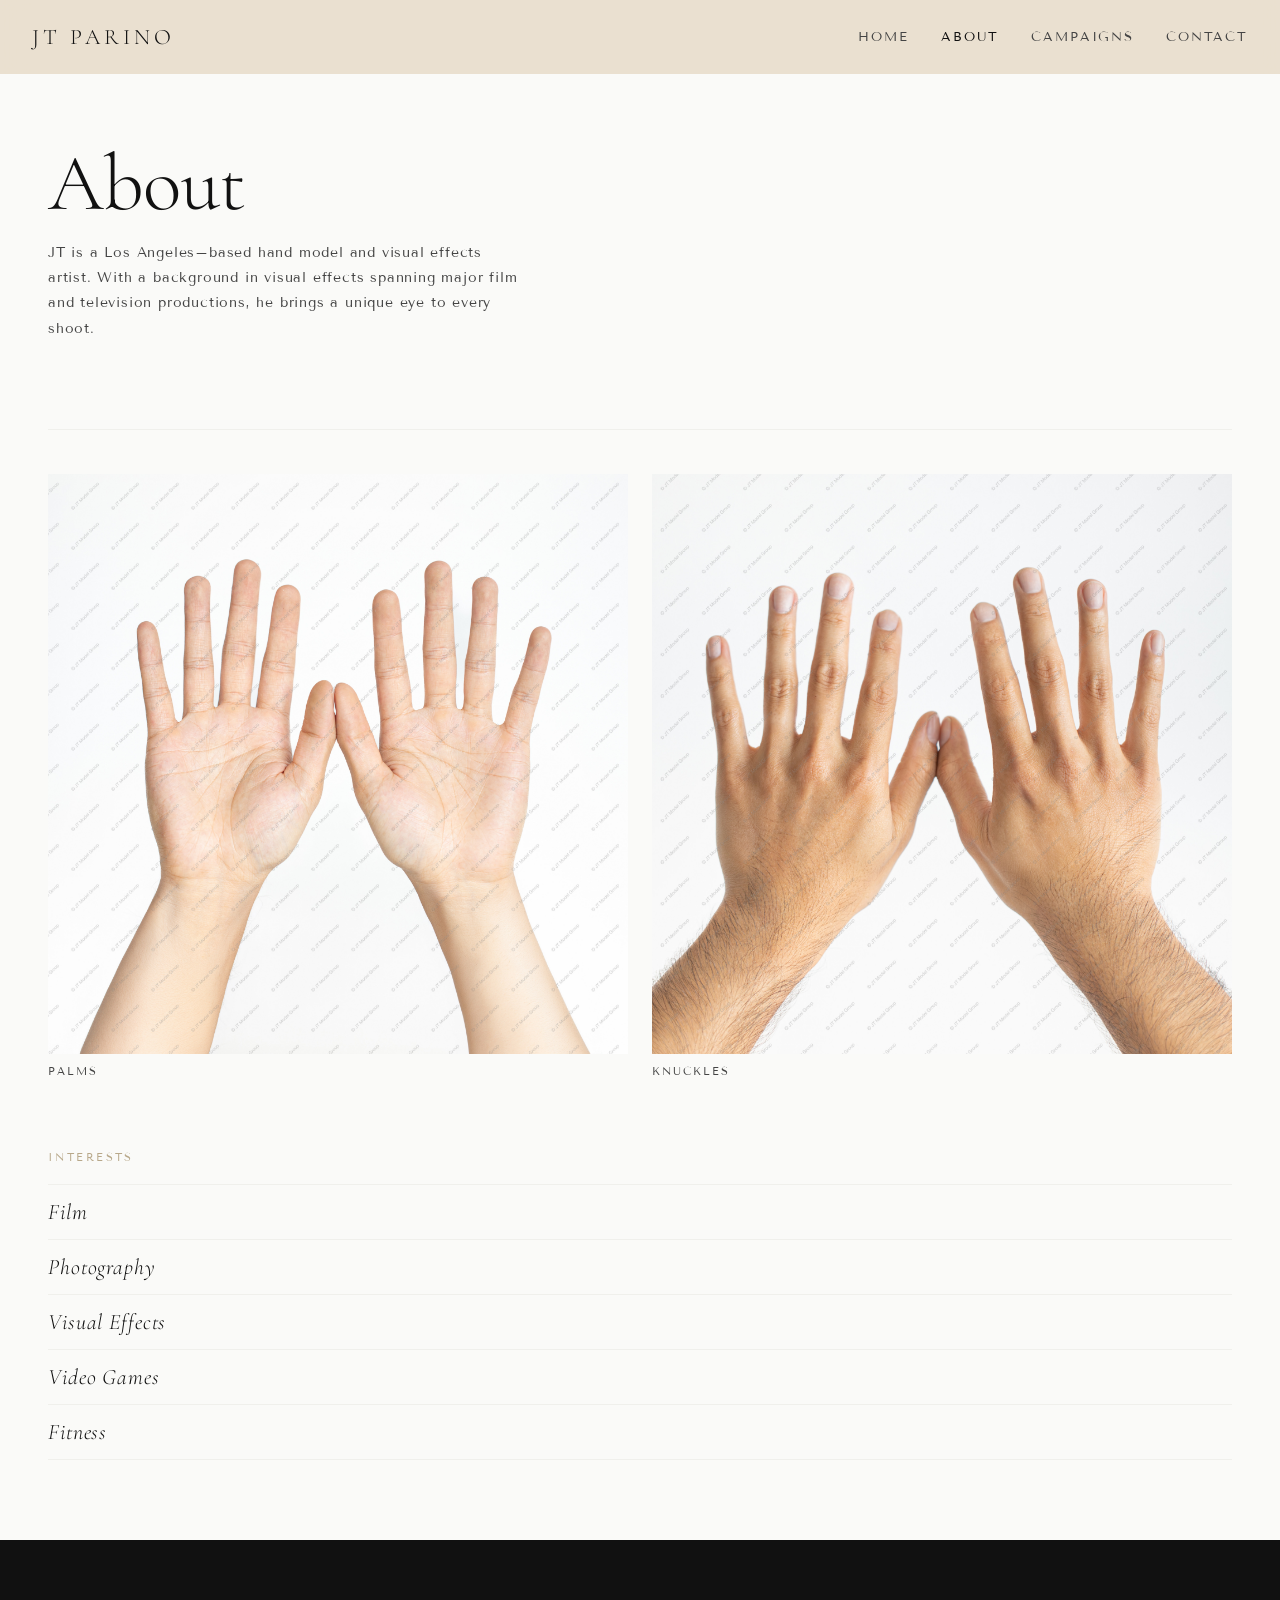
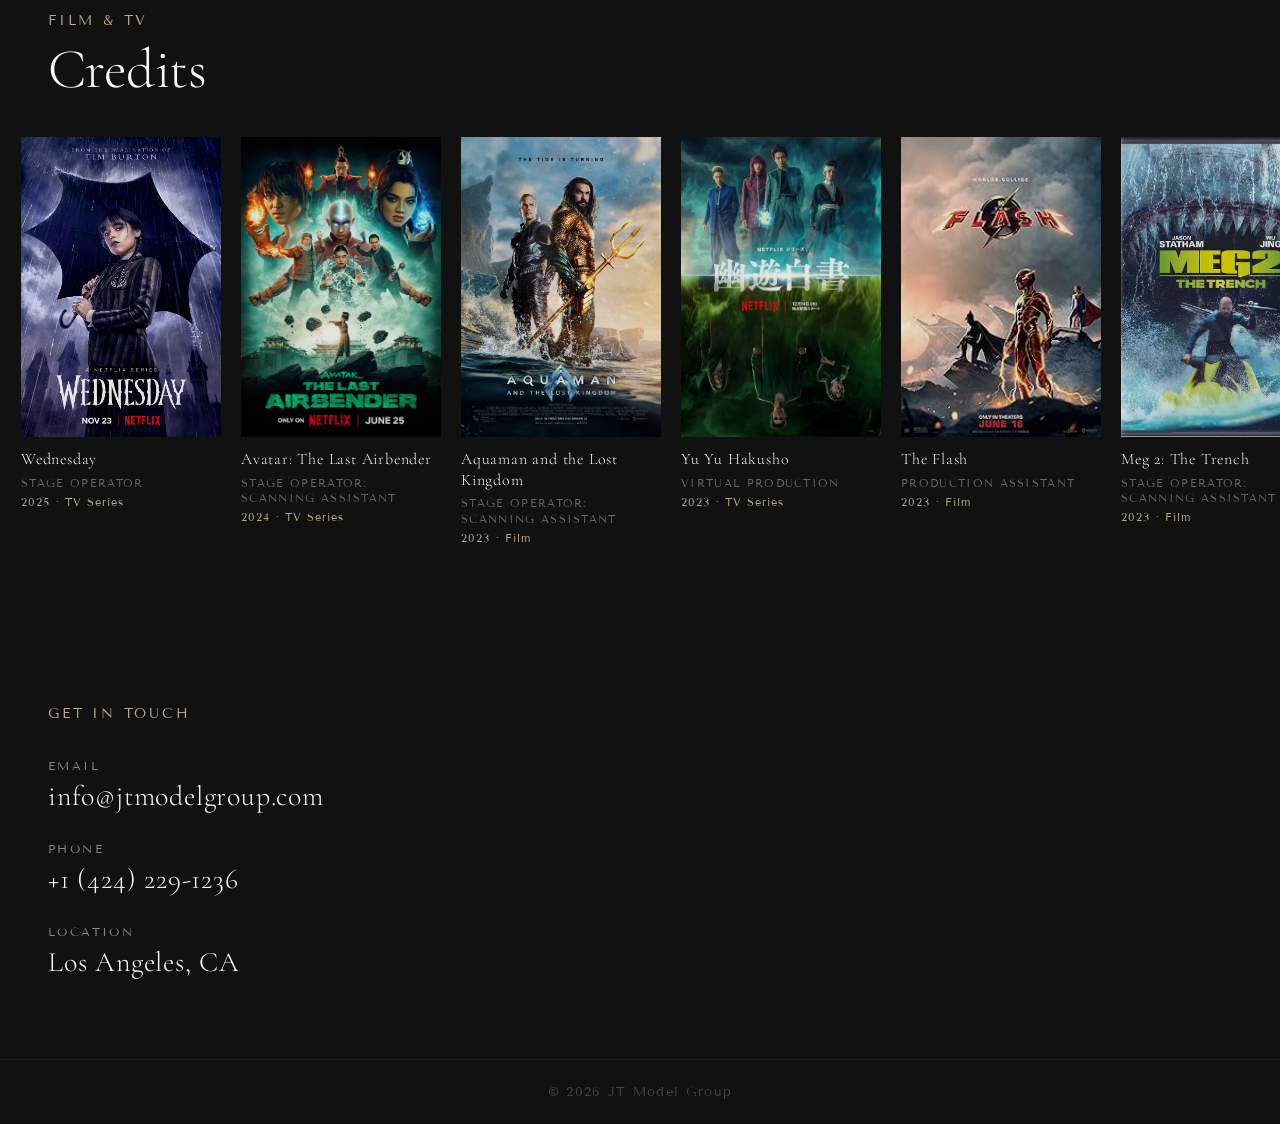
==== about.html @ 1d407cac "About and Campaigns pages" ====
<!doctype html>
<html lang="en">
  <head>
    <meta charset="UTF-8" />
    <meta name="viewport" content="width=device-width, initial-scale=1.0" />
    <title>About — JT Parino</title>
    <link rel="icon" type="image/png" href="favicon.png" />
    <link
      href="https://fonts.googleapis.com/css2?family=Cormorant+Garamond:ital,wght@0,300;0,400;1,300&family=Tenor+Sans&display=swap"
      rel="stylesheet"
    />
    <link rel="stylesheet" href="styles.css" />
  </head>
  <body>
    <nav>
      <a href="index.html" class="logo">JT Parino</a>
      <div class="nav-links">
        <a href="index.html" class="nav-link">Home</a>
        <a href="about.html" class="nav-link active">About</a>
        <a href="campaigns.html" class="nav-link">campaigns</a>
        <a href="#contact" class="nav-link">Contact</a>
      </div>
      <button class="hamburger" id="hamburger" aria-label="Menu">
        <span></span><span></span><span></span>
      </button>
    </nav>

    <div class="mobile-menu" id="mobile-menu">
      <a href="index.html">Home</a>
      <a href="about.html">About</a>
      <a href="campaigns.html">campaigns</a>
      <a href="#contact">Contact</a>
    </div>

    <div class="page-content">
      <div class="page-header">
        <h1 class="page-title">About</h1>
        <p class="page-subtitle">
          JT is a Los Angeles–based hand model and visual effects artist. With a
          background in visual effects spanning major film and television
          productions, he brings a unique eye to every shoot.
        </p>
      </div>
      <div class="divider"></div>

      <div class="hands-grid">
        <div>
          <img
            src="photos/both_hands_front.jpg"
            alt="JT Parino — hands front"
          />
          <p class="hand-label">Palms</p>
        </div>
        <div>
          <img src="photos/both_hands_back.jpg" alt="JT Parino — hands back" />
          <p class="hand-label">Knuckles</p>
        </div>
      </div>

      <div class="interests-section">
        <p class="interests-label">Interests</p>
        <div class="interests-list">
          <span class="interest-tag">Film</span>
          <span class="interest-tag">Photography</span>
          <span class="interest-tag">Visual Effects</span>
          <span class="interest-tag">Video Games</span>
          <span class="interest-tag">Fitness</span>
        </div>
      </div>
    </div>

    <section class="credits-section" id="credits">
      <div class="credits-header">
        <p class="credits-label">Film & TV</p>
        <h2 class="credits-heading">Credits</h2>
      </div>
      <div class="credits-track-wrap" id="credits-wrap">
        <div class="credits-track" id="credits-track"></div>
      </div>
    </section>

    <div class="contact" id="contact">
      <div>
        <p class="contact-label">Get in Touch</p>
        <div class="contact-list">
          <div class="contact-row">
            <div class="contact-row-label">Email</div>
            <a href="mailto:info@jtmodelgroup.com" class="contact-row-value">info@jtmodelgroup.com</a>
          </div>
          <div class="contact-row">
            <div class="contact-row-label">Phone</div>
            <a href="tel:+14242291236" class="contact-row-value">+1 (424) 229-1236</a>
          </div>
          <div class="contact-row">
            <div class="contact-row-label">Location</div>
            <span class="contact-row-value">Los Angeles, CA</span>
          </div>
        </div>
      </div>
    </div>

    <footer>© 2026 JT Model Group</footer>

    <script>
      const CREDITS = [
        {
          title: "Wednesday",
          year: 2025,
          type: "TV Series",
          role: "Stage operator",
          img: "credits/wednesday.jpg",
        },
        {
          title: "Avatar: The Last Airbender",
          year: 2024,
          type: "TV Series",
          role: "Stage operator: scanning assistant",
          img: "credits/airbender.jpg",
        },
        {
          title: "Aquaman and the Lost Kingdom",
          year: 2023,
          type: "Film",
          role: "Stage operator: scanning assistant",
          img: "credits/aquaman.jpg",
        },
        {
          title: "Yu Yu Hakusho",
          year: 2023,
          type: "TV Series",
          role: "Virtual production",
          img: "credits/yuyuhakusho.jpg",
        },
        {
          title: "The Flash",
          year: 2023,
          type: "Film",
          role: "Production assistant",
          img: "credits/flash.jpg",
        },
        {
          title: "Meg 2: The Trench",
          year: 2023,
          type: "Film",
          role: "Stage operator: scanning assistant",
          img: "credits/meg2.jpg",
        },
        {
          title: "Black Adam",
          year: 2022,
          type: "Film",
          role: "Digital artist",
          img: "credits/blackadam.jpg",
        },
        {
          title: "The Gray Man",
          year: 2022,
          type: "Film",
          role: "Production assistant",
          img: "credits/grayman.jpg",
        },
      ];

      function buildCard(credit) {
        const card = document.createElement("div");
        card.className = "credit-card";
        card.innerHTML = `
        <img class="credit-poster" src="${credit.img}" alt="${credit.title}" draggable="false">
        <div class="credit-info">
          <div class="credit-title">${credit.title}</div>
          <div class="credit-role">${credit.role}</div>
          <div class="credit-meta">${credit.year} · ${credit.type}</div>
        </div>
      `;
        return card;
      }

      const track = document.getElementById("credits-track");
      const wrap = document.getElementById("credits-wrap");

      CREDITS.forEach((c) => track.appendChild(buildCard(c)));
      CREDITS.forEach((c) => track.appendChild(buildCard(c)));

      let pos = 0;
      let paused = false;
      const SPEED = 0.6;

      function getSetWidth() {
        const cards = track.querySelectorAll(".credit-card");
        const half = cards.length / 2;
        const gap = parseInt(getComputedStyle(track).gap) || 16;
        return cards[0].offsetWidth * half + gap * (half - 1) + gap;
      }

      function animate() {
        if (!paused) {
          pos += SPEED;
          const setWidth = getSetWidth();
          if (pos >= setWidth) pos -= setWidth;
          track.style.transform = `translateX(-${pos}px)`;
        }
        requestAnimationFrame(animate);
      }

      wrap.addEventListener("mouseenter", () => {
        paused = true;
      });
      wrap.addEventListener("mouseleave", () => {
        paused = false;
      });
      requestAnimationFrame(animate);

      // Hamburger
      const hamburger = document.getElementById("hamburger");
      const mobileMenu = document.getElementById("mobile-menu");

      function closeMenu() {
        hamburger.classList.remove("open");
        mobileMenu.classList.remove("open");
      }

      hamburger.addEventListener("click", (e) => {
        e.stopPropagation();
        hamburger.classList.toggle("open");
        mobileMenu.classList.toggle("open");
      });

      document.addEventListener("click", (e) => {
        if (!mobileMenu.contains(e.target) && !hamburger.contains(e.target)) {
          closeMenu();
        }
      });

      document.querySelectorAll(".mobile-menu a").forEach((a) => {
        a.addEventListener("click", closeMenu);
      });
    </script>
  </body>
</html>
---- styles.css ----
/* RESET */
html,
body {
  margin: 0;
  padding: 0;
  width: 100%;
  overflow-x: clip;
}
html {
  scroll-behavior: smooth;
  background: #111;
}
*,
*::before,
*::after {
  box-sizing: border-box;
  margin: 0;
  padding: 0;
}

:root {
  --black: #111;
  --white: #fafaf8;
  --gray: #444;
  --light: #f0f0ec;
  --accent: #b8a88a;
}

body {
  background: var(--white);
  color: var(--black);
  font-family: "Tenor Sans", sans-serif;
  font-size: 16px;
  letter-spacing: 0.05em;
  -webkit-font-smoothing: antialiased;
  min-width: 0;
}

/* NAV */
@keyframes nav-fade {
  from {
    opacity: 0;
    transform: translateY(-6px);
  }
  to {
    opacity: 1;
    transform: translateY(0);
  }
}

nav {
  position: fixed;
  top: 0;
  left: 0;
  right: 0;
  z-index: 100;
  display: flex;
  justify-content: space-between;
  align-items: center;
  padding: 24px 32px;
  background: rgba(232, 220, 202, 0.88);
  backdrop-filter: blur(14px);
  animation: nav-fade 0.5s ease forwards;
}

.logo {
  font-family: "Cormorant Garamond", serif;
  font-size: 22px;
  font-weight: 300;
  letter-spacing: 0.18em;
  text-transform: uppercase;
  color: var(--black);
  text-decoration: none;
}

.nav-links {
  display: flex;
  gap: 32px;
  align-items: center;
}

.nav-link {
  font-size: 13px;
  letter-spacing: 0.15em;
  text-transform: uppercase;
  color: var(--gray);
  text-decoration: none;
  transition: color 0.2s;
}
.nav-link:hover {
  color: var(--black);
}
.nav-link.active {
  color: var(--black);
}

.hamburger {
  display: none;
  flex-direction: column;
  gap: 5px;
  background: none;
  border: none;
  cursor: pointer;
  padding: 4px;
}
.hamburger span {
  display: block;
  width: 24px;
  height: 1.5px;
  background: var(--black);
  transition:
    transform 0.3s,
    opacity 0.3s;
}
.hamburger.open span:nth-child(1) {
  transform: translateY(6.5px) rotate(45deg);
}
.hamburger.open span:nth-child(2) {
  opacity: 0;
}
.hamburger.open span:nth-child(3) {
  transform: translateY(-6.5px) rotate(-45deg);
}

.mobile-menu {
  display: none;
  position: fixed;
  top: 72px;
  left: 0;
  right: 0;
  z-index: 99;
  background: rgba(232, 220, 202, 0.97);
  backdrop-filter: blur(14px);
  padding: 0 32px;
  max-height: 0;
  overflow: hidden;
  transition:
    max-height 0.35s ease,
    padding 0.35s ease;
}
.mobile-menu.open {
  max-height: 160px;
  padding: 24px 32px;
}
.mobile-menu a {
  font-size: 15px;
  letter-spacing: 0.15em;
  text-transform: uppercase;
  color: var(--black);
  text-decoration: none;
  display: block;
  margin-bottom: 16px;
}
.mobile-menu a:last-child {
  margin-bottom: 0;
}
.mobile-menu a:hover {
  color: var(--accent);
}

@media (max-width: 767px) {
  .nav-links {
    display: none;
  }
  .hamburger {
    display: flex;
  }
  .mobile-menu {
    display: block;
  }
}

/* HERO */
.hero {
  padding-top: 72px;
  position: relative;
}

.hero-wrap {
  position: relative;
  overflow: hidden;
}

.hero-img {
  width: 100%;
  aspect-ratio: 3/4;
  object-fit: cover;
  display: block;
}

.hero-overlay {
  position: absolute;
  inset: 0;
  background: linear-gradient(
    to bottom,
    rgba(0, 0, 0, 0.08) 0%,
    rgba(0, 0, 0, 0) 35%,
    rgba(0, 0, 0, 0.55) 80%,
    rgba(0, 0, 0, 0.75) 100%
  );
}

.hero-caption {
  position: absolute;
  bottom: 0;
  left: 0;
  right: 0;
  padding: 32px;
  display: flex;
  justify-content: space-between;
  align-items: flex-end;
}

.hero-name {
  font-family: "Cormorant Garamond", serif;
  font-size: 72px;
  font-weight: 300;
  letter-spacing: -0.01em;
  color: var(--white);
  line-height: 1;
}

.hero-meta {
  display: flex;
  flex-direction: column;
  align-items: flex-end;
  gap: 8px;
}

.hero-type {
  font-size: 14px;
  letter-spacing: 0.18em;
  text-transform: uppercase;
  color: rgba(255, 255, 255, 0.88);
}

.hero-location {
  font-size: 14px;
  letter-spacing: 0.12em;
  text-transform: uppercase;
  color: #d4b98a;
}

/* HERO LEFT PANEL */
.hero-left {
  display: none;
}

/* DIVIDER */
.divider {
  width: calc(100% - 64px);
  height: 1px;
  background: var(--light);
  margin: 36px 32px;
}

/* ABOUT */
.about {
  padding: 0 32px 48px;
}
.about p {
  font-size: 17px;
  line-height: 1.9;
  color: var(--gray);
}

/* SLIDER */
.photos {
  padding: 0 0 56px;
  overflow: hidden;
}

.photos-header {
  display: flex;
  justify-content: space-between;
  align-items: center;
  padding: 0 32px 20px;
}

.photos-label {
  font-size: 14px;
  letter-spacing: 0.2em;
  text-transform: uppercase;
  color: var(--accent);
}

.slider-controls {
  display: flex;
  align-items: center;
  gap: 16px;
}

.slider-btn {
  background: none;
  border: 1px solid var(--light);
  color: var(--black);
  width: 44px;
  height: 44px;
  cursor: pointer;
  font-size: 22px;
  display: flex;
  align-items: center;
  justify-content: center;
  transition:
    border-color 0.2s,
    color 0.2s;
  line-height: 1;
}
.slider-btn:hover {
  border-color: var(--accent);
  color: var(--accent);
}
.slider-btn:disabled {
  opacity: 0.25;
  cursor: default;
  pointer-events: none;
}

.slider-viewport {
  overflow: hidden;
  width: 100%;
  height: 60vh;
  max-height: 520px;
}

.slider-track {
  display: flex;
  gap: 12px;
  height: 100%;
  transition: transform 0.5s cubic-bezier(0.25, 0.46, 0.45, 0.94);
  will-change: transform;
}

.slide {
  flex: 0 0 auto;
  width: 100%;
  height: 100%;
  object-fit: cover;
  display: block;
  -webkit-mask-image: linear-gradient(to bottom, black 93%, transparent 100%);
  mask-image: linear-gradient(to bottom, black 93%, transparent 100%);
}

.slider-dots {
  display: flex;
  justify-content: center;
  gap: 8px;
  padding-top: 20px;
}

.dot {
  width: 4px;
  height: 4px;
  border-radius: 50%;
  background: var(--light);
  border: none;
  cursor: pointer;
  padding: 0;
  transition:
    background 0.2s,
    transform 0.2s;
}
.dot.active {
  background: var(--accent);
  transform: scale(1.4);
}

/* CONTACT */
.contact {
  background: var(--black);
  color: var(--white);
  padding: 56px 32px 64px;
}

.contact-label {
  font-size: 14px;
  letter-spacing: 0.2em;
  text-transform: uppercase;
  color: var(--accent);
  margin-bottom: 36px;
}

.contact-list {
  display: flex;
  flex-direction: column;
  gap: 28px;
}

.contact-row-label {
  font-size: 12px;
  letter-spacing: 0.2em;
  text-transform: uppercase;
  color: #888;
  margin-bottom: 6px;
}

.contact-row-value {
  font-family: "Cormorant Garamond", serif;
  font-size: 28px;
  font-weight: 300;
  color: var(--white);
  text-decoration: none;
  display: block;
  overflow-wrap: break-word;
  word-break: break-word;
}
a.contact-row-value:hover {
  color: var(--accent);
}

.page-content {
  padding-top: 72px;
  min-height: calc(100vh - 72px);
}

.page-header {
  padding: 56px 32px 36px;
}

.page-label {
  font-size: 14px;
  letter-spacing: 0.2em;
  text-transform: uppercase;
  color: var(--accent);
  margin-bottom: 16px;
}

.page-title {
  font-family: "Cormorant Garamond", serif;
  font-size: clamp(48px, 8vw, 80px);
  font-weight: 300;
  letter-spacing: -0.01em;
  color: var(--black);
  line-height: 1;
}

/* FOOTER */
footer {
  background: var(--black);
  border-top: 1px solid #1a1a1a;
  padding: 20px 32px;
  font-size: 13px;
  letter-spacing: 0.1em;
  color: #444;
  text-align: center;
}

/* CREDITS CAROUSEL */
.credits-section {
  background: var(--black);
  padding: 56px 0 64px;
  overflow: hidden;
}

.credits-header {
  padding: 0 32px 32px;
}

.credits-label {
  font-size: 14px;
  letter-spacing: 0.2em;
  text-transform: uppercase;
  color: var(--accent);
  margin-bottom: 12px;
}

.credits-heading {
  font-family: "Cormorant Garamond", serif;
  font-size: clamp(36px, 6vw, 56px);
  font-weight: 300;
  letter-spacing: -0.01em;
  color: var(--white);
  line-height: 1;
}

.credits-track-wrap {
  overflow: hidden;
  cursor: grab;
}
.credits-track-wrap:active {
  cursor: grabbing;
}

.credits-track {
  display: flex;
  gap: 16px;
  width: max-content;
  padding: 0 32px;
  user-select: none;
}

.credit-card {
  flex: 0 0 auto;
  width: 160px;
}

.credit-poster {
  width: 100%;
  aspect-ratio: 2/3;
  object-fit: cover;
  display: block;
  filter: brightness(0.9);
  transition:
    filter 0.3s,
    transform 0.3s;
}
.credit-card:hover .credit-poster {
  filter: brightness(1);
  transform: scale(1.02);
}

.credit-info {
  padding: 12px 0 0;
}

.credit-title {
  font-family: "Cormorant Garamond", serif;
  font-size: 16px;
  font-weight: 300;
  color: var(--white);
  line-height: 1.3;
  margin-bottom: 6px;
}

.credit-role {
  font-size: 11px;
  letter-spacing: 0.12em;
  text-transform: uppercase;
  color: #666;
  line-height: 1.4;
}

.credit-meta {
  font-size: 11px;
  letter-spacing: 0.1em;
  color: var(--accent);
  margin-top: 4px;
}

@media (min-width: 768px) {
  .credits-section {
    padding: 72px 0 80px;
  }
  .credits-header {
    padding: 0 48px 40px;
  }
  .credit-card {
    width: 200px;
  }
  .credits-track {
    gap: 20px;
    padding: 0 48px;
  }
}

/* ABOUT PAGE */
.about-intro {
  padding: 0 32px 48px;
}

.about-intro p {
  font-size: 17px;
  line-height: 1.9;
  color: var(--gray);
  max-width: 600px;
}

.hands-grid {
  display: grid;
  grid-template-columns: 1fr;
  gap: 16px;
  padding: 0 32px 56px;
}

.hands-grid img {
  width: 100%;
  aspect-ratio: 1/1;
  object-fit: cover;
  display: block;
}

.hands-grid .hand-label {
  font-size: 11px;
  letter-spacing: 0.18em;
  text-transform: uppercase;
  color: var(--gray);
  padding-top: 10px;
}

.interests-section {
  padding: 0 32px 64px;
}

.interests-label {
  font-size: 11px;
  letter-spacing: 0.22em;
  text-transform: uppercase;
  color: var(--accent);
  margin-bottom: 20px;
}

.interests-list {
  display: flex;
  flex-direction: column;
  gap: 0;
}

.interest-tag {
  font-family: "Cormorant Garamond", serif;
  font-size: 22px;
  font-weight: 300;
  font-style: italic;
  letter-spacing: 0.04em;
  color: var(--dark);
  border-top: 1px solid var(--light);
  padding: 14px 0;
}

.interest-tag:last-child {
  border-bottom: 1px solid var(--light);
}

@media (min-width: 768px) {
  .about-intro {
    padding: 0 48px 64px;
  }
  .hands-grid {
    grid-template-columns: 1fr 1fr;
    gap: 24px;
    padding: 0 48px 72px;
  }
  .interests-section {
    padding: 0 48px 80px;
  }
}

/* AD GRID (campaigns.html) */
.page-subtitle {
  font-size: 14px;
  line-height: 1.8;
  color: var(--gray);
  margin-top: 16px;
  max-width: 480px;
}

.ad-grid {
  display: grid;
  grid-template-columns: 1fr;
  gap: 48px;
  padding: 0 32px 48px;
}

.ad-item img {
  width: 100%;
  display: block;
}

.ad-item-label {
  font-size: 11px;
  letter-spacing: 0.18em;
  text-transform: uppercase;
  color: var(--gray);
  padding-top: 12px;
}

.ad-magazine {
  padding: 0 32px 72px;
}

.ad-magazine img {
  width: 100%;
  display: block;
}

.ad-magazine .ad-item-label {
  padding-top: 12px;
}

@media (min-width: 768px) {
  .ad-grid {
    grid-template-columns: repeat(3, 1fr);
    gap: 28px;
    padding: 0 48px 28px;
  }
  .ad-magazine {
    padding: 0 48px 80px;
  }
}

/* DESKTOP */
@media (min-width: 768px) {
  .hero {
    display: flex;
    justify-content: flex-end;
    background: var(--white);
  }
  .hero-wrap {
    width: fit-content;
  }
  .hero-img {
    aspect-ratio: auto;
    width: auto;
    height: calc(100vh - 72px);
    object-fit: cover;
  }
  .hero-caption {
    display: none;
  }
  .hero-overlay {
    display: none;
  }
  .hero-left {
    display: flex;
    flex-direction: column;
    justify-content: center;
    flex: 1;
    padding: 64px 56px;
    min-width: 0;
  }
  .hero-left .hero-name {
    color: var(--black);
    font-size: 100px;
    margin-bottom: 20px;
  }
  .hero-left .hero-meta {
    margin-bottom: 40px;
  }
  .hero-left .hero-type {
    color: var(--gray);
  }
  .hero-left .hero-location {
    color: var(--accent);
  }
  .hero-bio {
    font-size: 15px;
    line-height: 1.9;
    color: var(--gray);
    max-width: 380px;
  }
  .divider {
    width: calc(100% - 96px);
    margin: 44px 48px;
  }
  .about {
    display: none;
  }
  .photos {
    padding: 0 0 72px;
  }
  .photos-header {
    padding: 0 48px 20px;
  }
  .contact {
    padding: 80px 48px;
    display: grid;
    grid-template-columns: 1fr 1fr;
    gap: 80px;
  }
  .page-header {
    padding: 72px 48px 44px;
  }
  footer {
    padding: 24px 48px;
  }
}
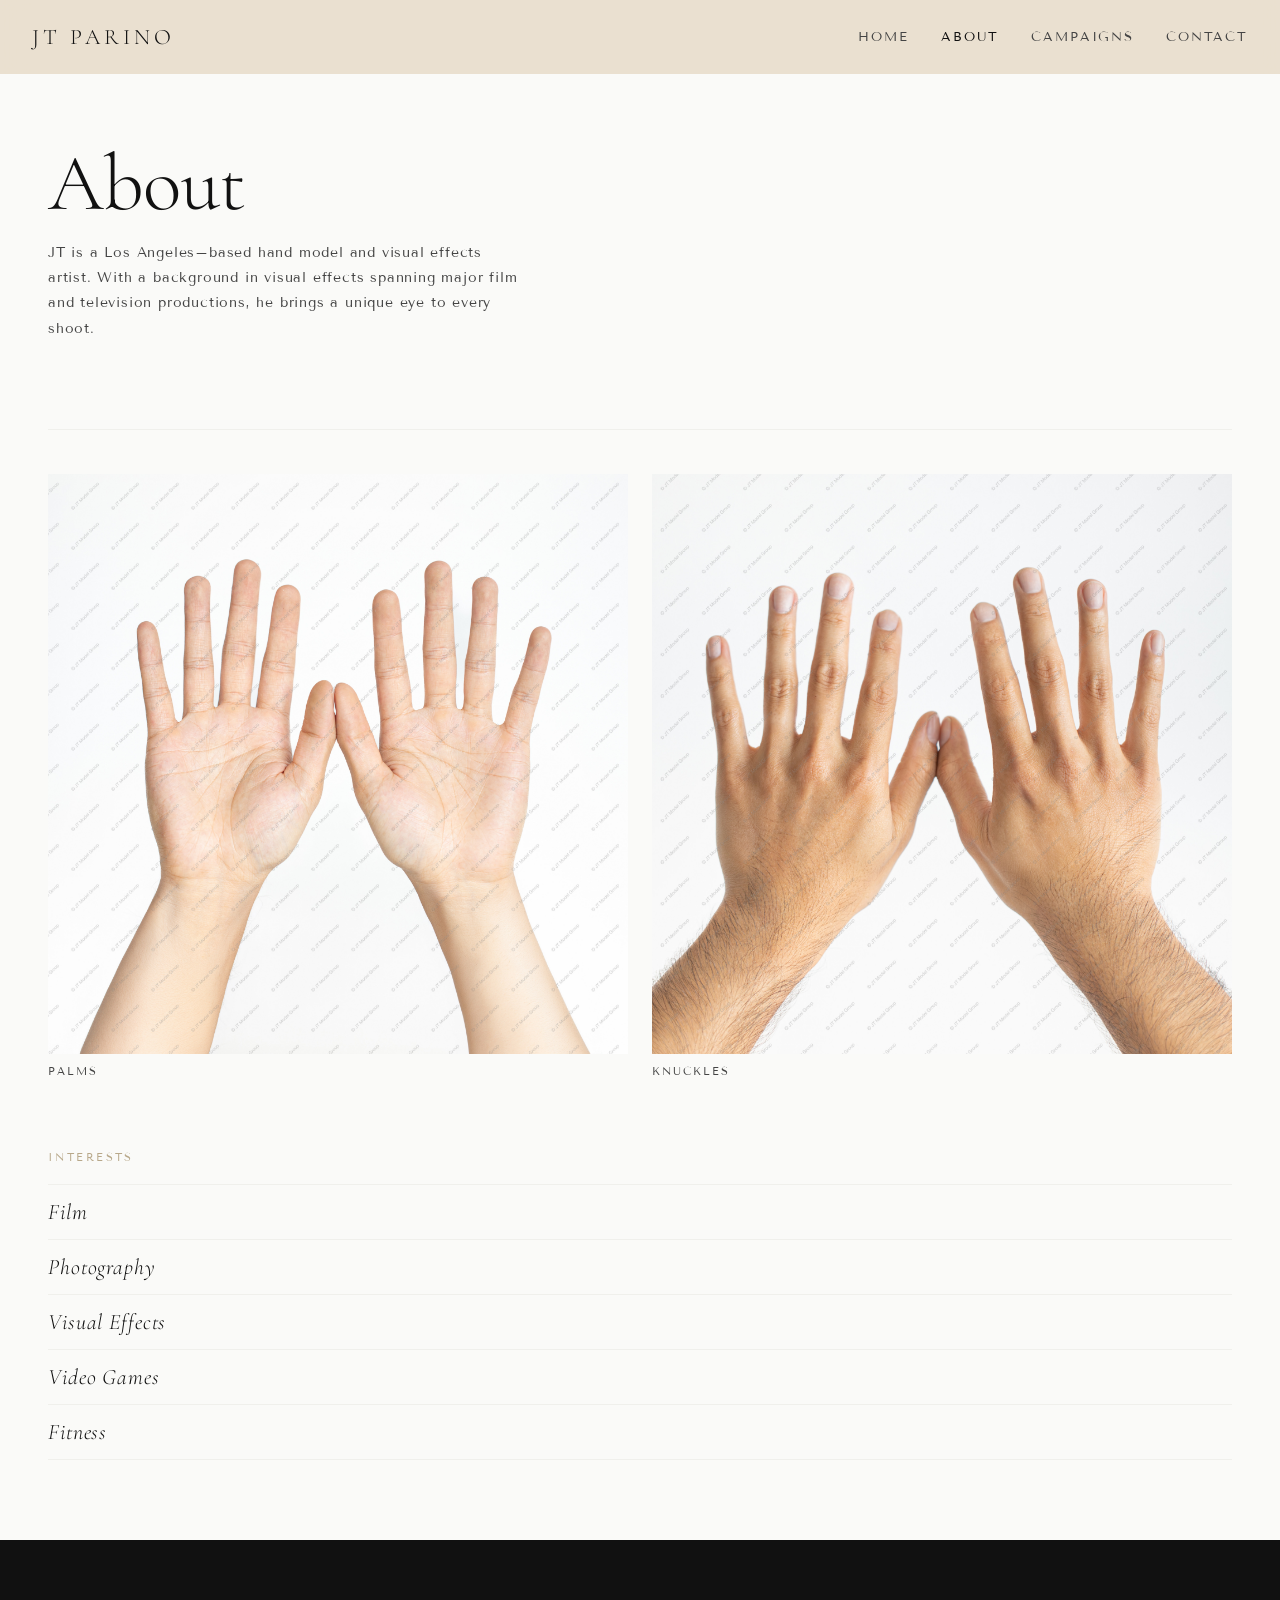
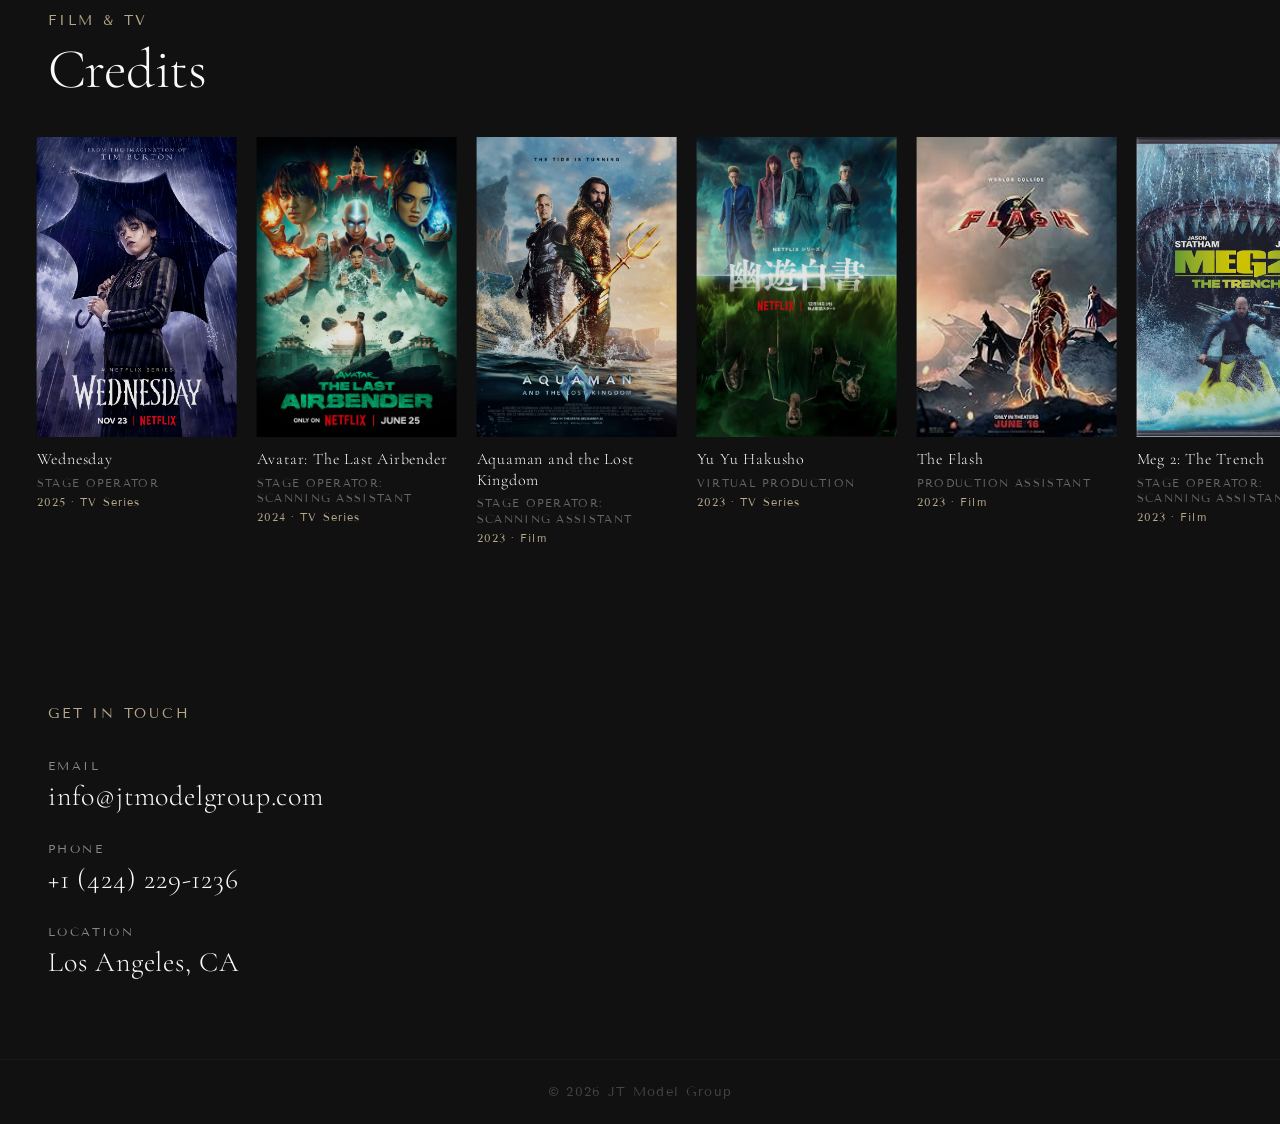
==== commit 44e4e149: "mobile fixes" ====
--- a/about.html
+++ b/about.html
@@ -202,12 +202,33 @@
         requestAnimationFrame(animate);
       }
 
-      wrap.addEventListener("mouseenter", () => {
+      wrap.addEventListener("mouseenter", () => { paused = true; });
+      wrap.addEventListener("mouseleave", () => { paused = false; });
+
+      let touchStartX = 0;
+      let touchStartPos = 0;
+      let isTouching = false;
+
+      wrap.addEventListener("touchstart", (e) => {
+        isTouching = true;
         paused = true;
-      });
-      wrap.addEventListener("mouseleave", () => {
+        touchStartX = e.touches[0].clientX;
+        touchStartPos = pos;
+      }, { passive: true });
+
+      wrap.addEventListener("touchmove", (e) => {
+        if (!isTouching) return;
+        const delta = touchStartX - e.touches[0].clientX;
+        const setWidth = getSetWidth();
+        pos = ((touchStartPos + delta) % setWidth + setWidth) % setWidth;
+        track.style.transform = `translateX(-${pos}px)`;
+      }, { passive: true });
+
+      wrap.addEventListener("touchend", () => {
+        isTouching = false;
         paused = false;
       });
+
       requestAnimationFrame(animate);
 
       // Hamburger
--- a/styles.css
+++ b/styles.css
@@ -349,10 +349,10 @@
 }
 
 .dot {
-  width: 4px;
-  height: 4px;
+  width: 5px;
+  height: 5px;
   border-radius: 50%;
-  background: var(--light);
+  background: #bbb;
   border: none;
   cursor: pointer;
   padding: 0;
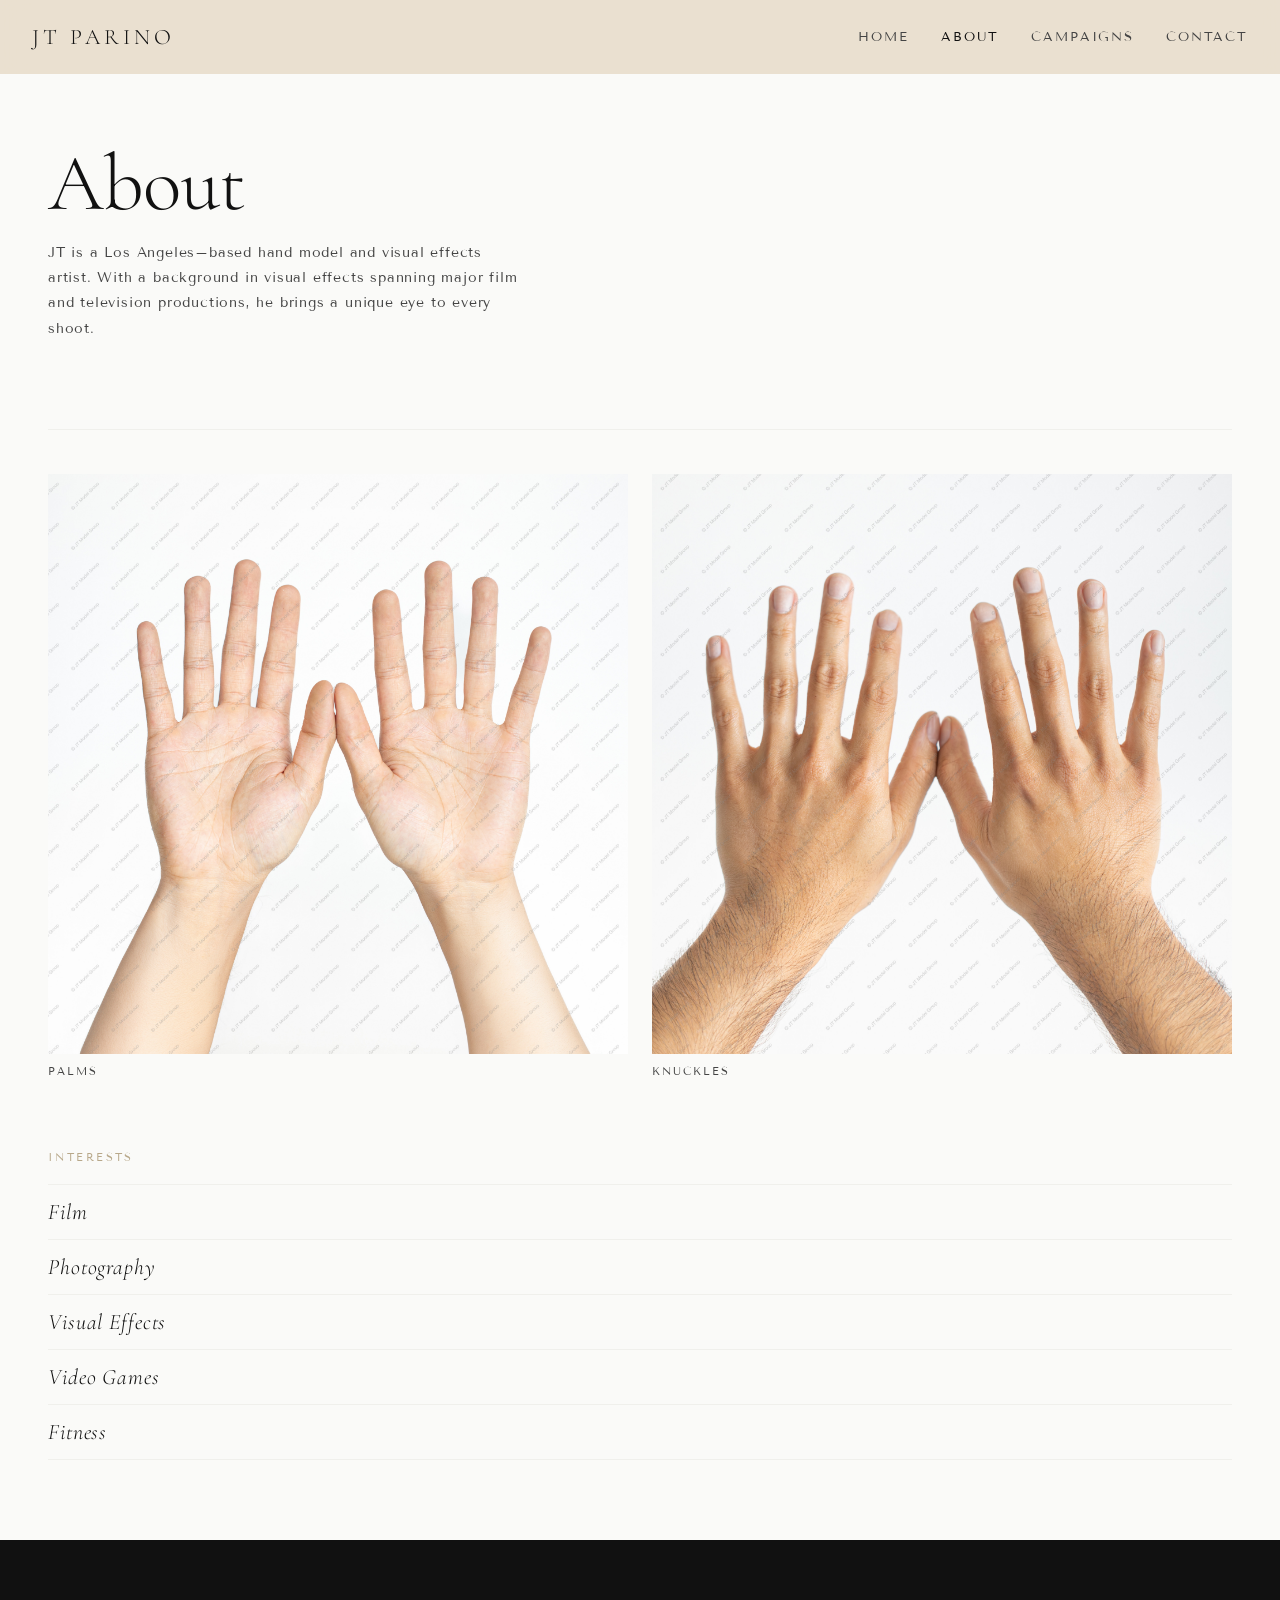
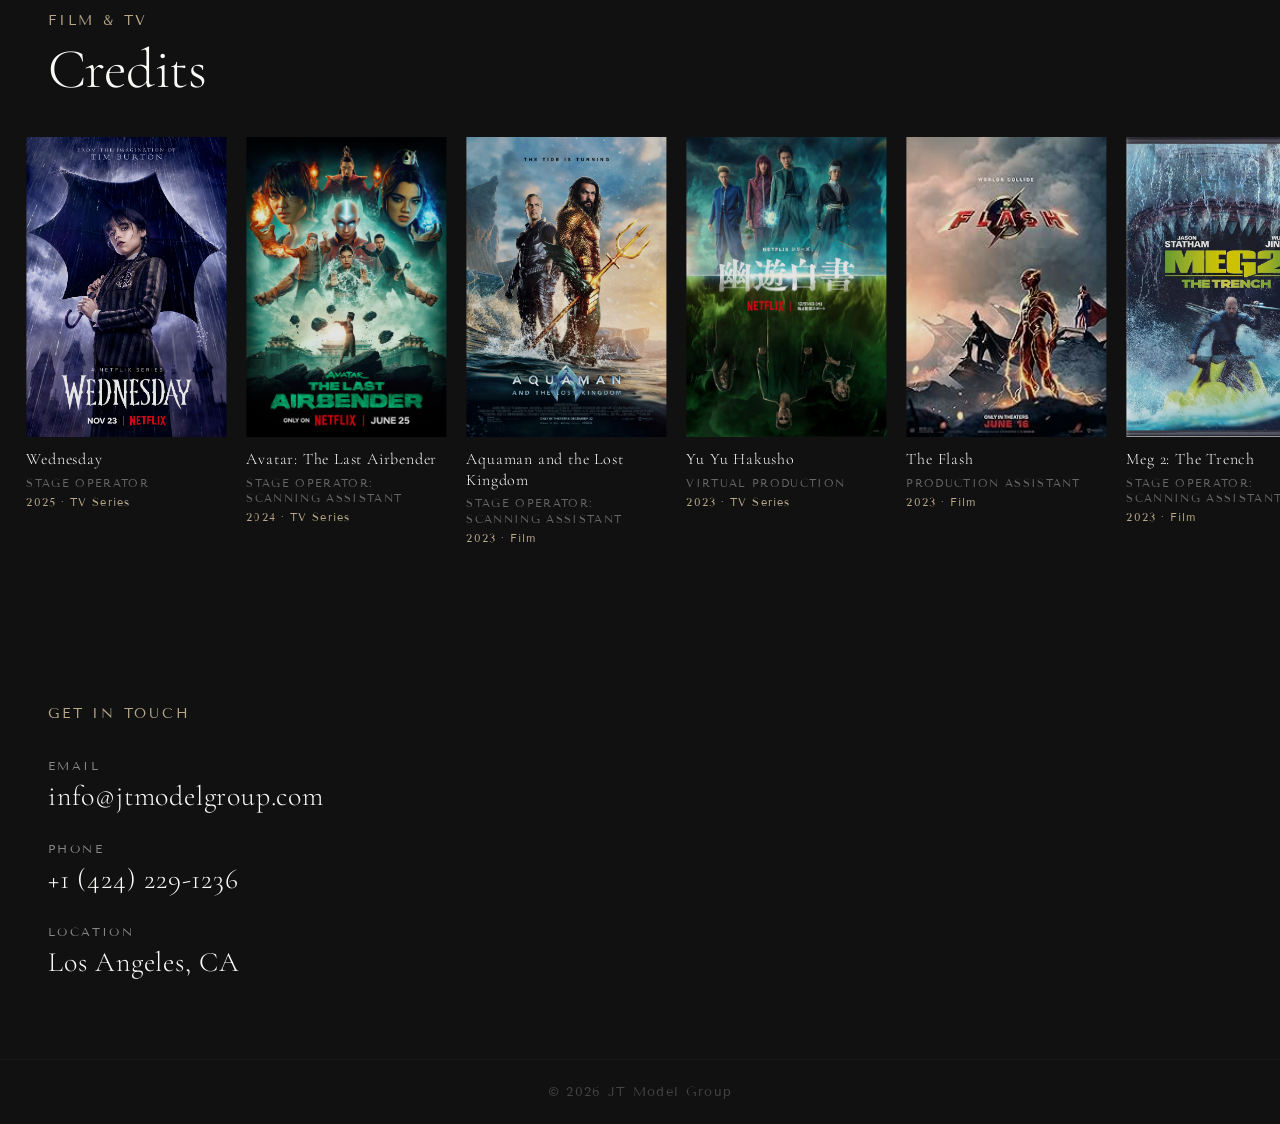
==== commit 707bb188: "locking swipe for credits on mobile" ====
--- a/about.html
+++ b/about.html
@@ -206,23 +206,33 @@
       wrap.addEventListener("mouseleave", () => { paused = false; });
 
       let touchStartX = 0;
+      let touchStartY = 0;
       let touchStartPos = 0;
       let isTouching = false;
+      let swipeLocked = false;
 
       wrap.addEventListener("touchstart", (e) => {
         isTouching = true;
+        swipeLocked = false;
         paused = true;
         touchStartX = e.touches[0].clientX;
+        touchStartY = e.touches[0].clientY;
         touchStartPos = pos;
       }, { passive: true });
 
       wrap.addEventListener("touchmove", (e) => {
         if (!isTouching) return;
-        const delta = touchStartX - e.touches[0].clientX;
-        const setWidth = getSetWidth();
-        pos = ((touchStartPos + delta) % setWidth + setWidth) % setWidth;
-        track.style.transform = `translateX(-${pos}px)`;
-      }, { passive: true });
+        const dx = Math.abs(e.touches[0].clientX - touchStartX);
+        const dy = Math.abs(e.touches[0].clientY - touchStartY);
+        if (!swipeLocked && dx > dy && dx > 8) swipeLocked = true;
+        if (swipeLocked) {
+          e.preventDefault();
+          const delta = touchStartX - e.touches[0].clientX;
+          const setWidth = getSetWidth();
+          pos = ((touchStartPos + delta) % setWidth + setWidth) % setWidth;
+          track.style.transform = `translateX(-${pos}px)`;
+        }
+      }, { passive: false });
 
       wrap.addEventListener("touchend", () => {
         isTouching = false;
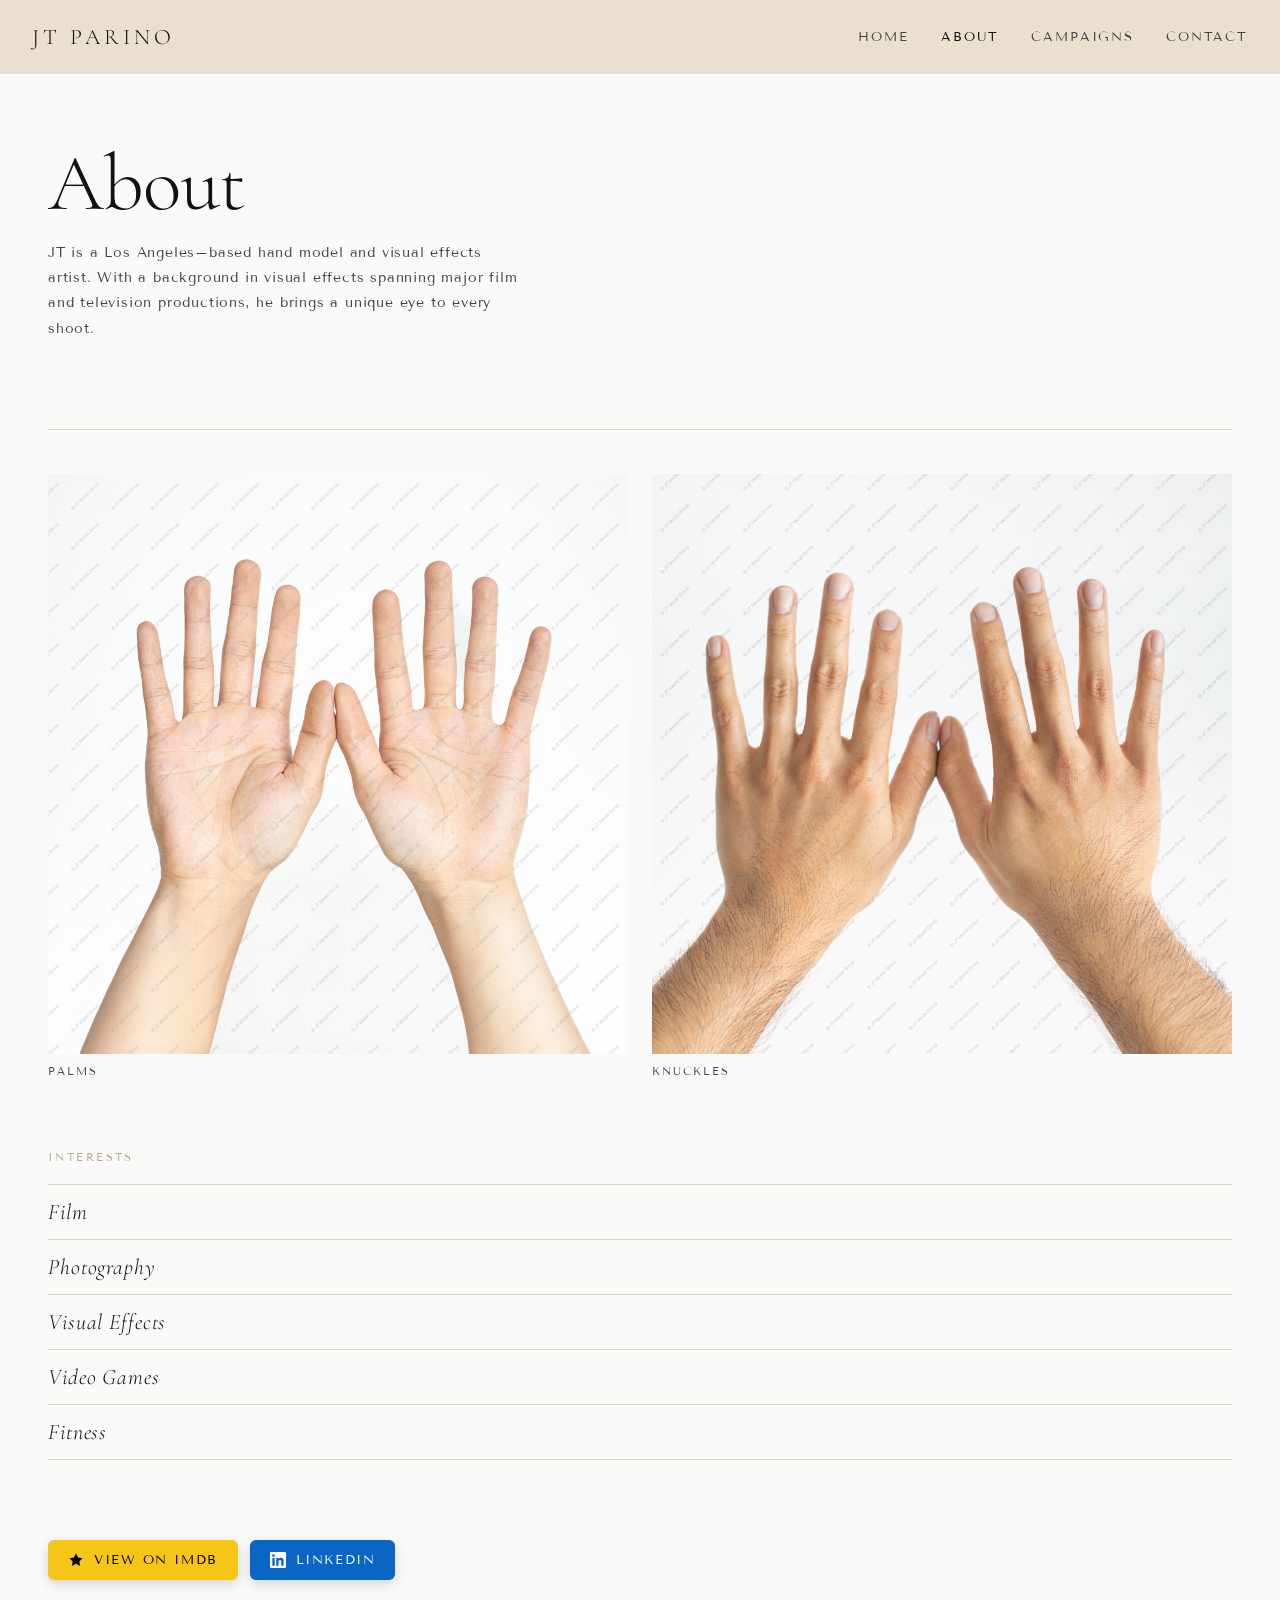
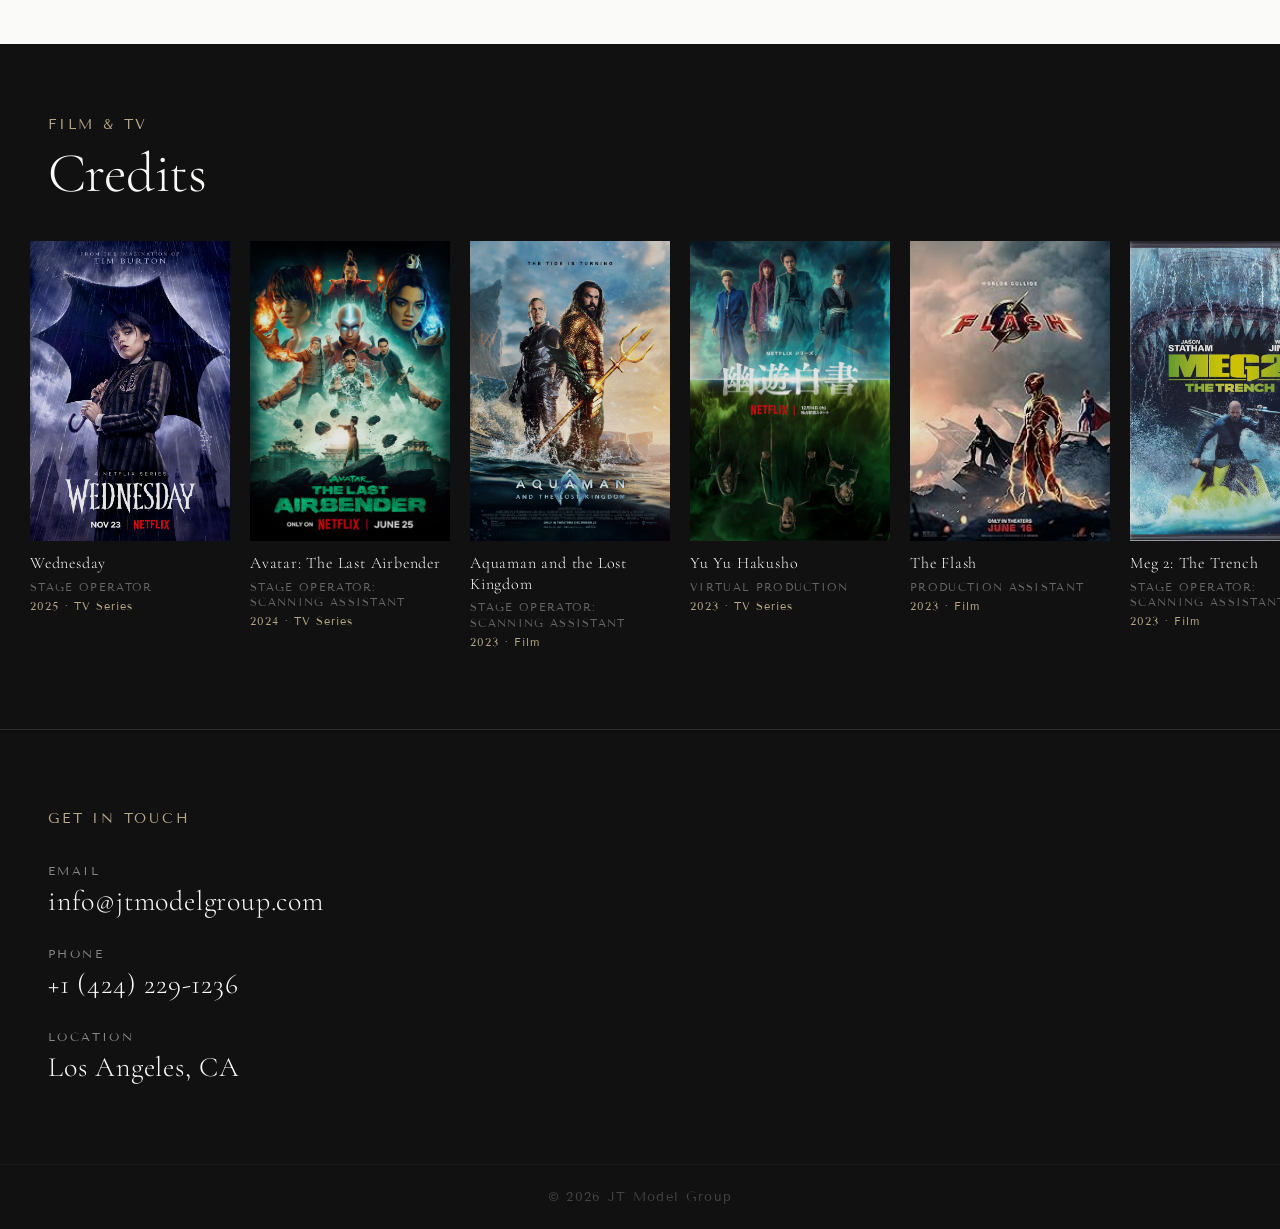
==== commit 17b7d909: "imdb and linkedin buttons" ====
--- a/about.html
+++ b/about.html
@@ -69,6 +69,21 @@
       </div>
     </div>
 
+    <div class="profile-links">
+      <a class="imdb-btn" id="imdb-btn" href="#" target="_blank" rel="noopener">
+        <svg class="btn-icon" viewBox="0 0 24 24" fill="currentColor" aria-hidden="true">
+          <path d="M12 2l3.09 6.26L22 9.27l-5 4.87 1.18 6.88L12 17.77l-6.18 3.25L7 14.14 2 9.27l6.91-1.01L12 2z"/>
+        </svg>
+        <span>View on IMDb</span>
+      </a>
+      <a class="linkedin-btn" id="linkedin-btn" href="#" target="_blank" rel="noopener">
+        <svg class="btn-icon" viewBox="0 0 24 24" fill="currentColor" aria-hidden="true">
+          <path d="M20.45 20.45h-3.554v-5.569c0-1.328-.027-3.037-1.852-3.037-1.853 0-2.136 1.445-2.136 2.939v5.667H9.354V9h3.414v1.561h.046c.477-.9 1.637-1.85 3.37-1.85 3.601 0 4.267 2.37 4.267 5.455v6.284zM5.337 7.433a2.062 2.062 0 01-2.063-2.065 2.064 2.064 0 112.063 2.065zm1.782 13.019H3.555V9h3.564v11.452zM22.225 0H1.771C.792 0 0 .774 0 1.729v20.542C0 23.227.792 24 1.771 24h20.451C23.2 24 24 23.227 24 22.271V1.729C24 .774 23.2 0 22.222 0h.003z"/>
+        </svg>
+        <span>LinkedIn</span>
+      </a>
+    </div>
+
     <section class="credits-section" id="credits">
       <div class="credits-header">
         <p class="credits-label">Film & TV</p>
@@ -102,6 +117,13 @@
     <footer>© 2026 JT Model Group</footer>
 
     <script>
+      fetch("data.json")
+        .then((r) => r.json())
+        .then((data) => {
+          document.getElementById("imdb-btn").href = data.imdb;
+          document.getElementById("linkedin-btn").href = data.linkedin;
+        });
+
       const CREDITS = [
         {
           title: "Wednesday",
--- a/styles.css
+++ b/styles.css
@@ -23,6 +23,7 @@
   --white: #fafaf8;
   --gray: #444;
   --light: #f0f0ec;
+  --divider: #d4d4ce;
   --accent: #b8a88a;
 }
 
@@ -250,7 +251,7 @@
 .divider {
   width: calc(100% - 64px);
   height: 1px;
-  background: var(--light);
+  background: var(--divider);
   margin: 36px 32px;
 }
 
@@ -370,6 +371,7 @@
   background: var(--black);
   color: var(--white);
   padding: 56px 32px 64px;
+  border-top: 1px solid #2e2e2e;
 }
 
 .contact-label {
@@ -445,6 +447,59 @@
   text-align: center;
 }
 
+/* PROFILE LINK BUTTONS */
+.profile-links {
+  display: flex;
+  flex-wrap: wrap;
+  justify-content: center;
+  gap: 12px;
+  padding: 0 32px 56px;
+}
+
+.imdb-btn,
+.linkedin-btn {
+  display: inline-flex;
+  align-items: center;
+  gap: 10px;
+  text-decoration: none;
+  padding: 12px 20px;
+  font-size: 13px;
+  letter-spacing: 0.12em;
+  text-transform: uppercase;
+  font-family: "Tenor Sans", sans-serif;
+  border-radius: 6px;
+  box-shadow: 0 4px 12px rgba(0, 0, 0, 0.15);
+  transition: opacity 0.2s;
+}
+
+.imdb-btn:hover,
+.linkedin-btn:hover {
+  opacity: 0.85;
+}
+
+.imdb-btn {
+  background: #f5c518;
+  color: #000;
+}
+
+.linkedin-btn {
+  background: #0a66c2;
+  color: #fff;
+}
+
+.btn-icon {
+  width: 16px;
+  height: 16px;
+  flex-shrink: 0;
+}
+
+@media (min-width: 768px) {
+  .profile-links {
+    padding: 0 48px 64px;
+    justify-content: flex-start;
+  }
+}
+
 /* CREDITS CAROUSEL */
 .credits-section {
   background: var(--black);
@@ -612,12 +667,12 @@
   font-style: italic;
   letter-spacing: 0.04em;
   color: var(--dark);
-  border-top: 1px solid var(--light);
+  border-top: 1px solid var(--divider);
   padding: 14px 0;
 }
 
 .interest-tag:last-child {
-  border-bottom: 1px solid var(--light);
+  border-bottom: 1px solid var(--divider);
 }
 
 @media (min-width: 768px) {
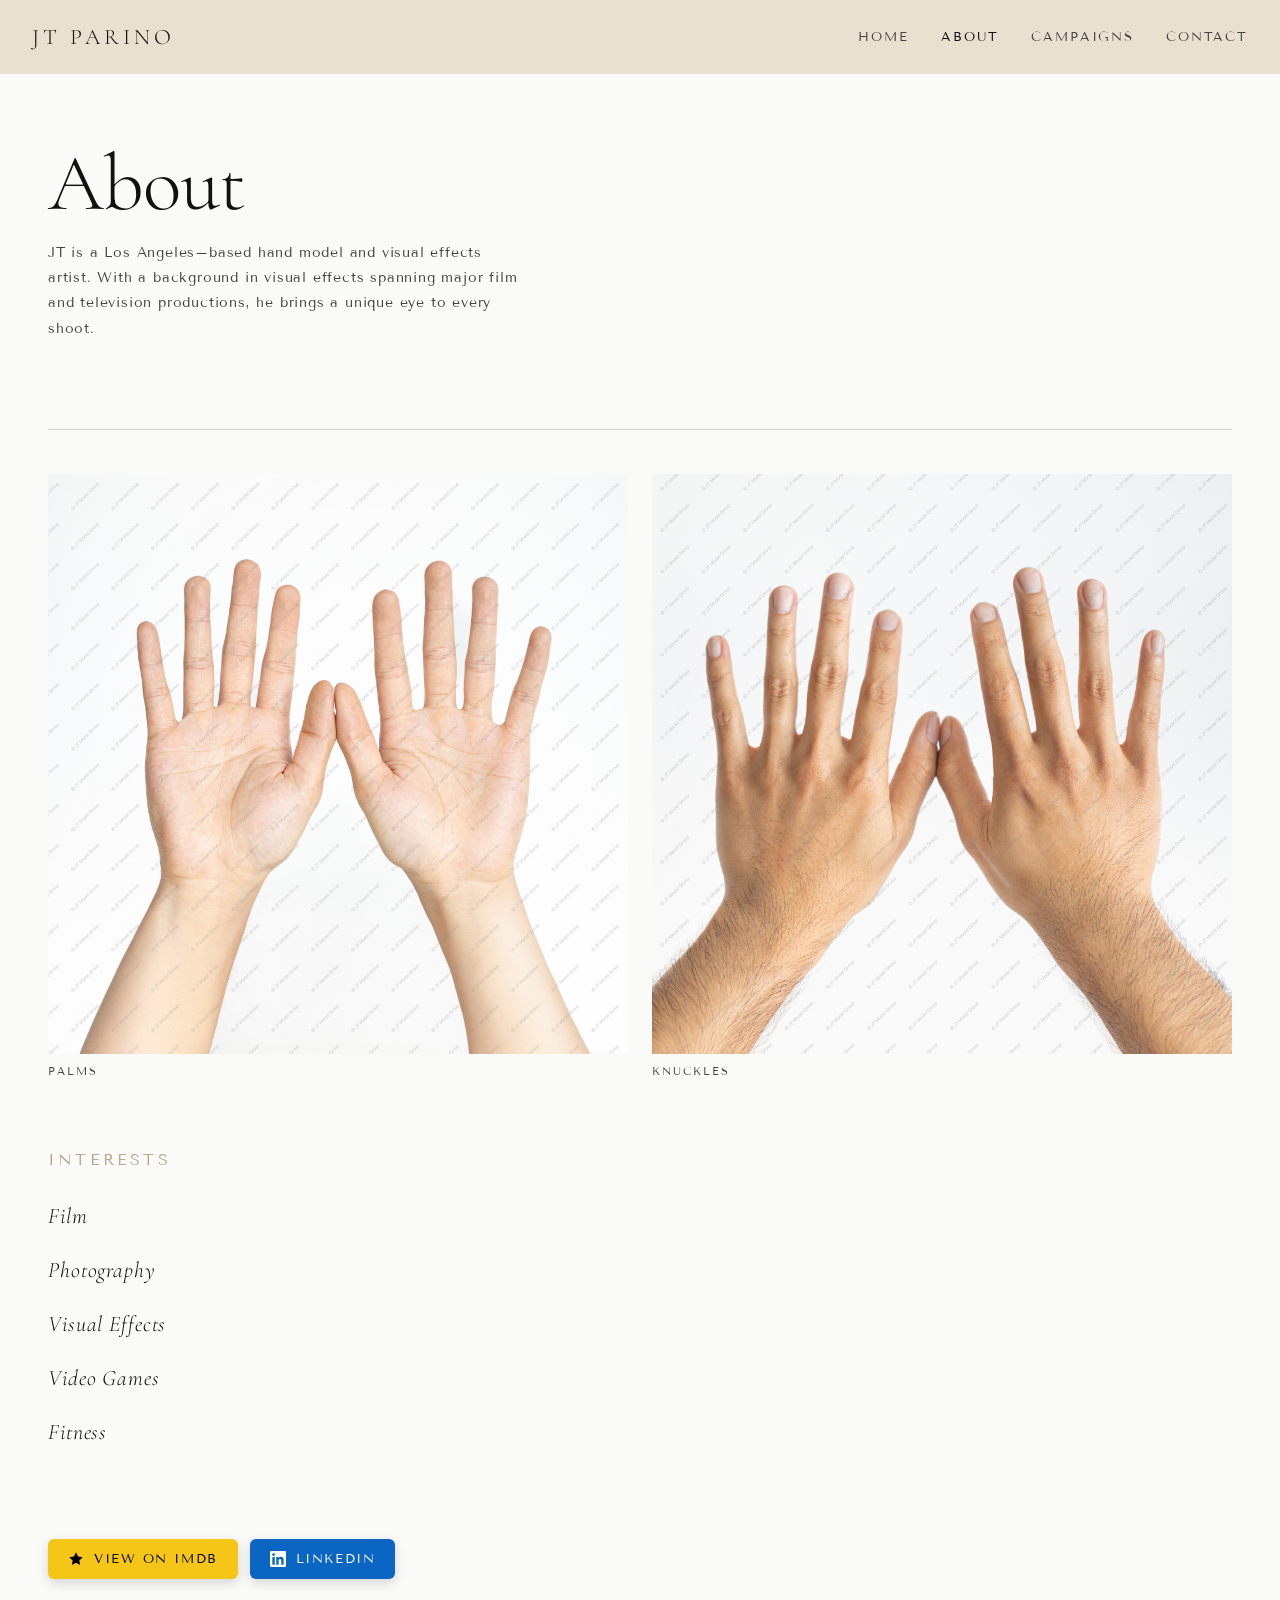
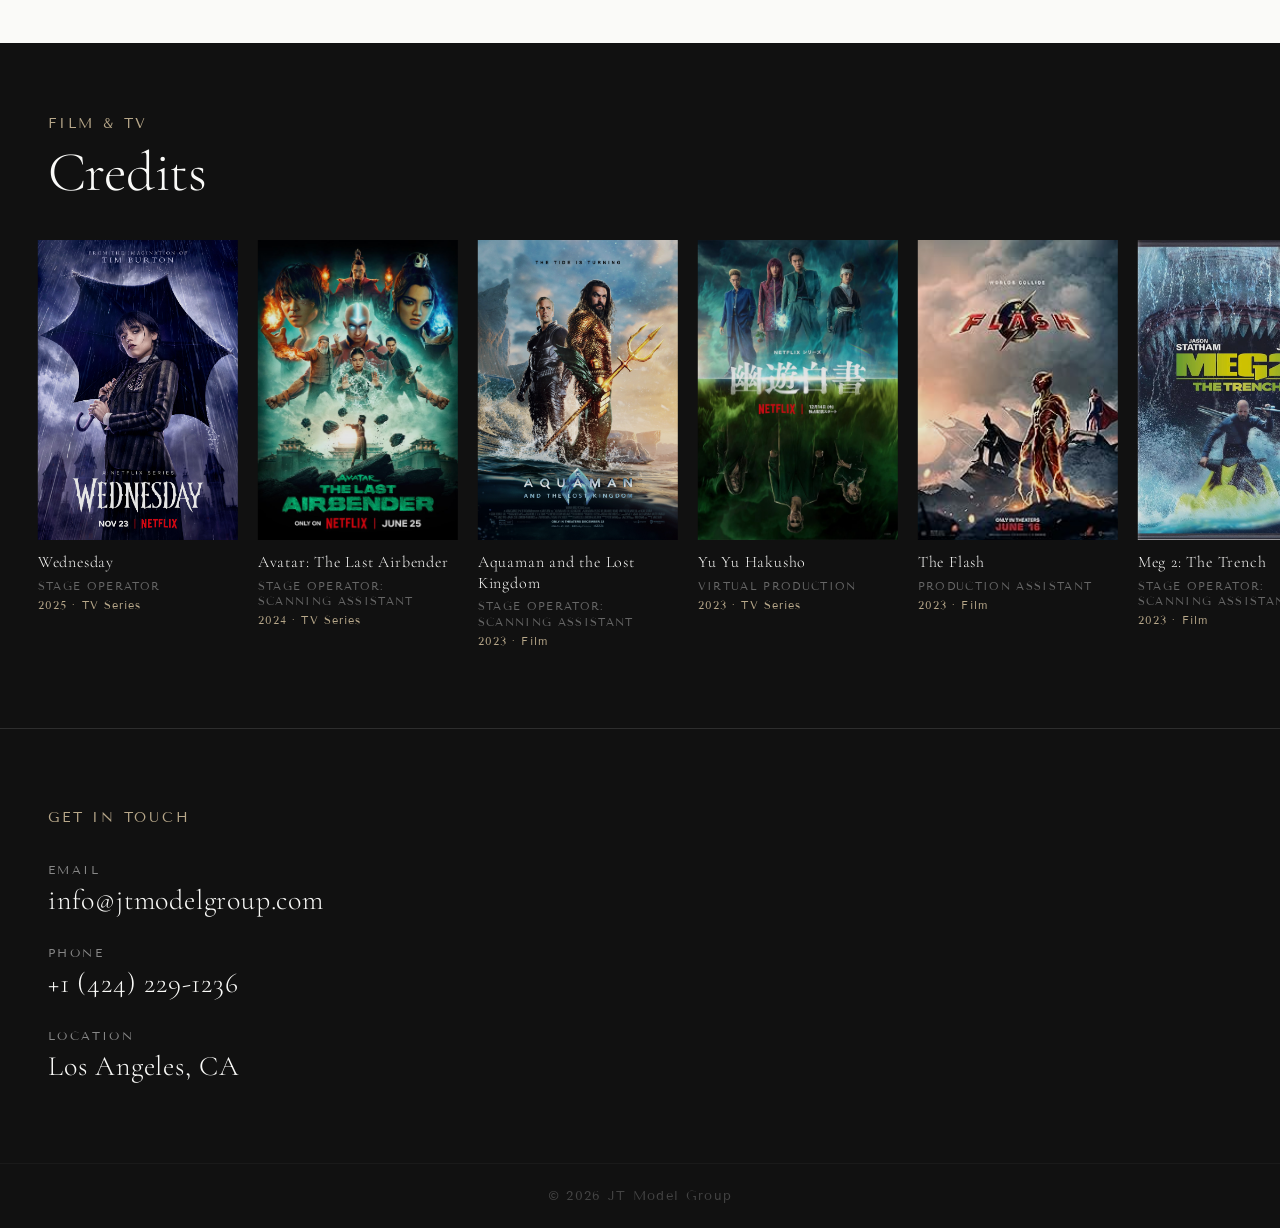
==== commit 3adfdf4f: "Fine tune wording" ====
--- a/about.html
+++ b/about.html
@@ -58,7 +58,7 @@
       </div>
 
       <div class="interests-section">
-        <p class="interests-label">Interests</p>
+        <p class="section-label interests-label">Interests</p>
         <div class="interests-list">
           <span class="interest-tag">Film</span>
           <span class="interest-tag">Photography</span>
--- a/styles.css
+++ b/styles.css
@@ -278,8 +278,8 @@
   padding: 0 32px 20px;
 }
 
-.photos-label {
-  font-size: 14px;
+.section-label {
+  font-size: 16px;
   letter-spacing: 0.2em;
   text-transform: uppercase;
   color: var(--accent);
@@ -647,10 +647,6 @@
 }
 
 .interests-label {
-  font-size: 11px;
-  letter-spacing: 0.22em;
-  text-transform: uppercase;
-  color: var(--accent);
   margin-bottom: 20px;
 }
 
@@ -667,12 +663,7 @@
   font-style: italic;
   letter-spacing: 0.04em;
   color: var(--dark);
-  border-top: 1px solid var(--divider);
   padding: 14px 0;
-}
-
-.interest-tag:last-child {
-  border-bottom: 1px solid var(--divider);
 }
 
 @media (min-width: 768px) {
